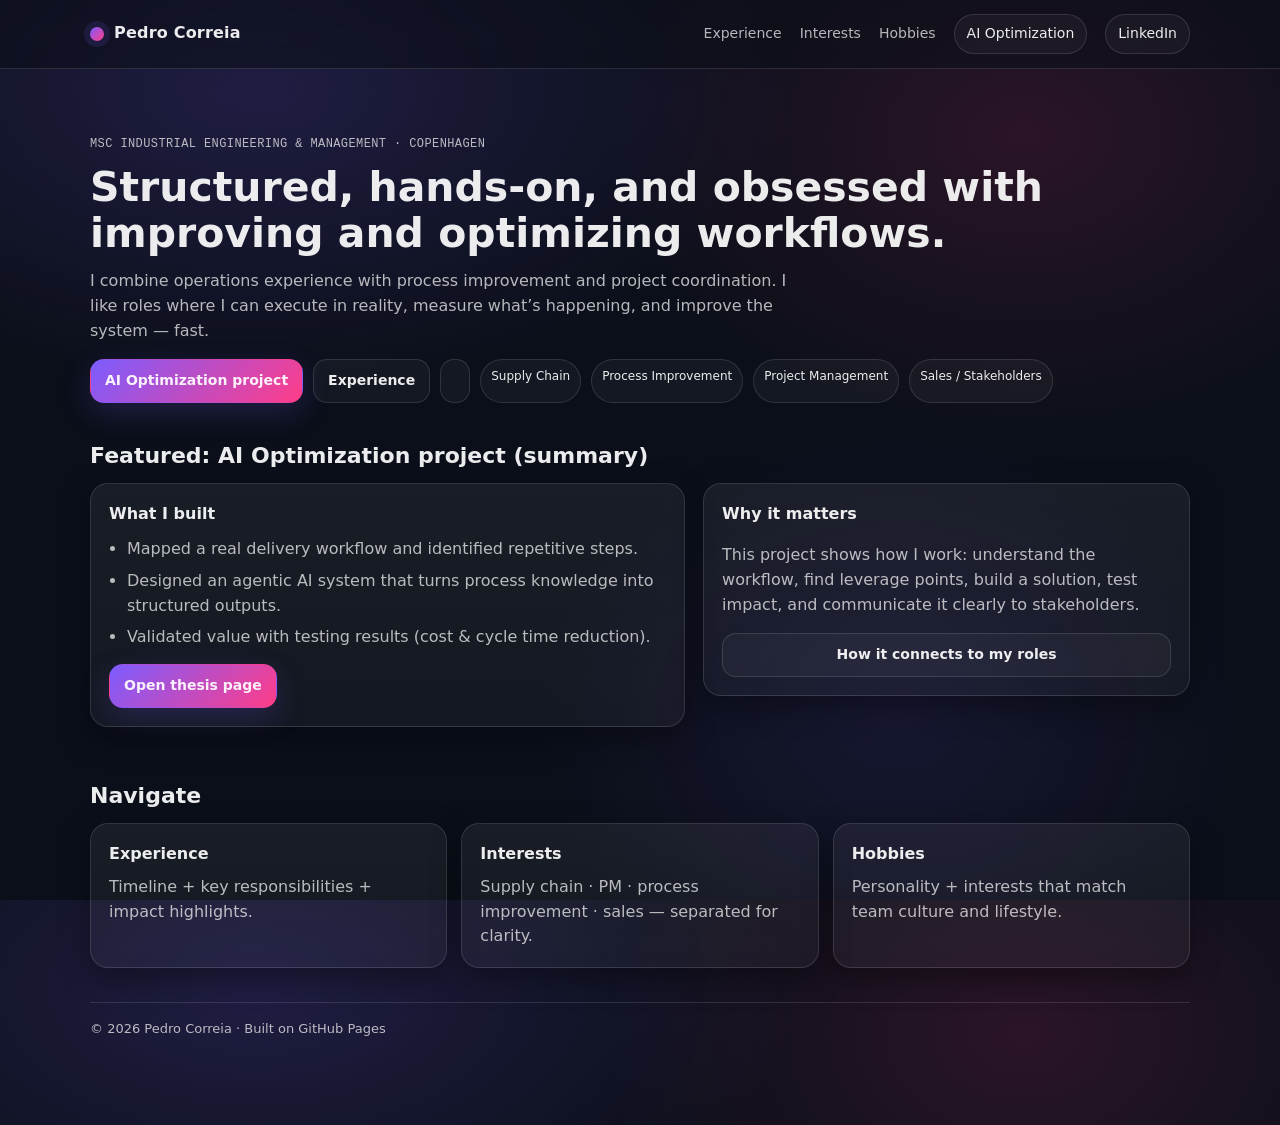
==== index.html @ 48eab53b "Update index.html" ====
<!doctype html>
<html lang="en">
<head>
  <meta charset="utf-8" />
  <meta name="viewport" content="width=device-width,initial-scale=1" />
  <meta name="description" content="Pedro Correia — Industrial Engineering & Management. Supply Chain, Process Improvement, Project Management, Sales." />
  <title>Pedro Correia | Portfolio CV</title>

  <!-- Use RELATIVE paths on GitHub Pages for reliability -->
  <link rel="stylesheet" href="assets/styles.css" />
</head>

<body>
  <a class="skip-link" href="#content">Skip to content</a>

  <header>
    <div class="container header-inner">
      <!-- Keep ONLY ONE brand link (you had two). Use ./ so it always goes to homepage -->
      <a class="brand" href="./">
        <span class="brand-mark" aria-hidden="true"></span>
        <span>Pedro Correia</span>
      </a>

      <!-- FIXED: HTML comment syntax is <!-- ... -->
      <nav aria-label="Primary">
        <button class="nav-toggle" aria-expanded="false" aria-controls="nav-menu">Menu</button>

        <!-- FIXED: close <li> tags (missing before). Use RELATIVE links (no leading /) -->
        <ul id="nav-menu" class="nav-menu">
          <li><a data-nav href="experience/">Experience</a></li>
          <!-- If you have interests/index.html use interests/; otherwise keep supply-chain directly -->
          <li><a data-nav href="interests/">Interests</a></li>
          <li><a data-nav href="hobbies/">Hobbies</a></li>
          <li><a class="pill" href="thesis/">AI Optimization</a></li>
          <li><a class="pill" href="https://www.linkedin.com/in/pedrolcorreia/">LinkedIn</a></li>
        </ul>
      </nav>
    </div>
  </header>

  <main id="content" class="container">
    <section class="hero">
      <p class="kicker">MSc Industrial Engineering & Management · Copenhagen</p>
      <h1>Structured, hands-on, and obsessed with improving and optimizing workflows.</h1>
      <p class="lead">
        I combine operations experience with process improvement and project coordination. I like roles where I can
        execute in reality, measure what’s happening, and improve the system — fast.
      </p>

      <!-- FIXED: make links RELATIVE so they work on GitHub Pages -->
      <div class="btn-row">
        <a class="btn primary" href="thesis/">AI Optimization project</a>
        <a class="btn" href="experience/">Experience</a>
        <a class="btn" href="interests/Interests</a>
      </div>

      <!-- These are not links (chips). If you want them clickable, wrap in <a> tags -->
      <div class="chips">
        <a class="chip" href="interests/supply-chain/">Supply Chain</a>
        <a class="chip" href="interests/process-improvement/">Process Improvement</a>
        <a class="chip" href="interests/project-management/">Project Management</a>
        <a class="chip" href="interests/sales/">Sales / Stakeholders</a>
      </div>
    </section>

    <section class="section">
      <h2>Featured: AI Optimization project (summary)</h2>
      <div class="grid">
        <div class="card">
          <h3 class="card-title">What I built</h3>
          <ul class="bullets">
            <li>Mapped a real delivery workflow and identified repetitive steps.</li>
            <li>Designed an agentic AI system that turns process knowledge into structured outputs.</li>
            <li>Validated value with testing results (cost & cycle time reduction).</li>
          </ul>
          <div class="btn-row">
            <a class="btn primary" href="thesis/">Open thesis page</a>
          </div>
        </div>

        <aside class="card">
          <h3 class="card-title">Why it matters</h3>
          <p class="muted">
            This project shows how I work: understand the workflow, find leverage points, build a solution, test impact,
            and communicate it clearly to stakeholders.
          </p>
          <div class="btn-row">
            <a class="btn full" href="experience/">How it connects to my roles</a>
          </div>
        </aside>
      </div>
    </section>

    <section class="section">
      <h2>Navigate</h2>
      <div class="cols-3">
        <div class="card tile">
          <a href="experience/">
            <h3>Experience</h3>
            <p>Timeline + key responsibilities + impact highlights.</p>
          </a>
        </div>

        <div class="card tile">
          <a href="interests/supply-chain/">
            <h3>Interests</h3>
            <p>Supply chain · PM · process improvement · sales — separated for clarity.</p>
          </a>
        </div>

        <div class="card tile">
          <a href="hobbies/">
            <h3>Hobbies</h3>
            <p>Personality + interests that match team culture and lifestyle.</p>
          </a>
        </div>
      </div>

      <div class="footer">
        <span>© <span id="year"></span> Pedro Correia · Built on GitHub Pages</span>
      </div>
    </section>
  </main>

  <!-- FIXED: use RELATIVE JS path from homepage -->
  <script src="assets/site.js"></script>
</body>
</html>
---- assets/styles.css ----
:root{
  --bg:#0b0f19;
  --panel: rgba(255,255,255,.06);
  --panel2: rgba(255,255,255,.04);
  --text: rgba(255,255,255,.92);
  --muted: rgba(255,255,255,.70);
  --border: rgba(255,255,255,.12);
  --shadow: 0 10px 30px rgba(0,0,0,.35);
  --radius: 18px;
  --radius-sm: 12px;
  --max: 1100px;
  --accent:#7c5cff;
  --accent2:#ff3d88;
  --mono: ui-monospace, SFMono-Regular, Menlo, Monaco, Consolas, "Liberation Mono", "Courier New", monospace;
  --sans: ui-sans-serif, system-ui, -apple-system, Segoe UI, Roboto, Helvetica, Arial, "Apple Color Emoji","Segoe UI Emoji";
}

*{box-sizing:border-box}
html,body{height:100%}
body{
  margin:0;
  font-family:var(--sans);
  color:var(--text);
  background:
    radial-gradient(900px 500px at 20% 10%, rgba(124,92,255,.18), transparent 60%),
    radial-gradient(700px 500px at 80% 15%, rgba(255,61,136,.13), transparent 60%),
    radial-gradient(600px 500px at 70% 80%, rgba(124,92,255,.10), transparent 60%),
    var(--bg);
  line-height:1.55;
}

a{color:inherit;text-decoration:none}
a:hover{text-decoration:underline}

.container{width:min(var(--max), calc(100% - 40px)); margin:0 auto}

.skip-link{
  position:absolute; left:-9999px; top:auto; width:1px; height:1px; overflow:hidden;
}
.skip-link:focus{
  position:fixed; left:16px; top:16px; width:auto; height:auto;
  padding:10px 12px; background:#11182a; border:1px solid var(--border);
  border-radius:10px; z-index:1000;
}

header{
  position:sticky; top:0; z-index:999;
  backdrop-filter: blur(12px);
  background: rgba(11,15,25,.55);
  border-bottom:1px solid var(--border);
}

.header-inner{
  display:flex; align-items:center; justify-content:space-between; gap:16px;
  padding:14px 0;
}

.brand{
  display:flex; align-items:center; gap:10px; font-weight:800; letter-spacing:.2px;
}
.brand-mark{
  width:14px; height:14px; border-radius:50%;
  background: linear-gradient(135deg, var(--accent), var(--accent2));
  box-shadow: 0 0 0 6px rgba(124,92,255,.12);
}

.nav-toggle{
  display:none;
  padding:10px 12px;
  border-radius:12px;
  border:1px solid var(--border);
  background: rgba(255,255,255,.04);
  color: var(--text);
  cursor:pointer;
}

.nav-menu{
  display:flex; align-items:center; gap:18px;
  list-style:none; padding:0; margin:0;
}
.nav-menu a{font-size:14px; color:var(--muted)}
.nav-menu a:hover{color:var(--text); text-decoration:none}
.pill{
  display:inline-flex; padding:8px 12px; border-radius:999px;
  border:1px solid var(--border);
  background: rgba(255,255,255,.04);
  color: var(--text) !important;
}

main{padding: 30px 0 60px}

.hero{padding: 24px 0 10px}
.kicker{
  font-family: var(--mono);
  color: var(--muted);
  font-size: 12px;
  letter-spacing: .4px;
  text-transform: uppercase;
}
h1{margin: 10px 0 12px; font-size: clamp(28px, 3.2vw, 44px); line-height:1.12}
.lead{margin:0 0 16px; color:var(--muted); font-size:16px; max-width: 70ch}

.grid{
  display:grid; grid-template-columns: 1.1fr .9fr; gap:18px; align-items:start;
}

.section{padding: 26px 0}
.section h2{margin:0 0 10px; font-size: 22px}
.muted{color:var(--muted)}
.small{font-size:13px}

.card{
  border:1px solid var(--border);
  background: linear-gradient(180deg, var(--panel), var(--panel2));
  border-radius: var(--radius);
  padding: 18px;
  box-shadow: var(--shadow);
}
.card-title{margin:0 0 10px; font-size:16px}

.bullets{margin:0; padding-left:18px; color:var(--muted)}
.bullets li{margin: 7px 0}

.chips{display:flex; flex-wrap:wrap; gap:8px; margin-top:14px}
.chip{
  font-size:12px; padding:7px 10px;
  border-radius:999px; border:1px solid var(--border);
  background: rgba(255,255,255,.04);
}

.btn-row{display:flex; flex-wrap:wrap; gap:10px; margin-top:14px}
.btn{
  display:inline-flex; align-items:center; justify-content:center;
  gap:8px; padding:10px 14px;
  border-radius:14px; border:1px solid var(--border);
  background: rgba(255,255,255,.04);
  font-weight:700; font-size:14px;
}
.btn:hover{text-decoration:none; border-color: rgba(255,255,255,.22)}
.btn.primary{
  border-color: transparent;
  background: linear-gradient(135deg, var(--accent), var(--accent2));
  box-shadow: 0 10px 30px rgba(124,92,255,.20);
}
.btn.full{width:100%}

.cols-3{display:grid; grid-template-columns: repeat(3, 1fr); gap:14px}
.cols-2{display:grid; grid-template-columns: repeat(2, 1fr); gap:14px}

.tile a{display:block; height:100%}
.tile h3{margin:0 0 8px; font-size: 16px}
.tile p{margin:0; color:var(--muted)}

.breadcrumbs{
  font-family: var(--mono);
  font-size: 12px;
  color: var(--muted);
  margin-bottom: 12px;
}
.breadcrumbs a{color: var(--muted)}
.breadcrumbs a:hover{color: var(--text); text-decoration:none}

.footer{
  margin-top: 34px;
  padding-top: 16px;
  border-top: 1px solid var(--border);
  color: var(--muted);
  font-size: 13px;
}

@media (max-width: 920px){
  .grid{grid-template-columns: 1fr}
  .cols-3{grid-template-columns: 1fr}
}

@media (max-width: 720px){
  .cols-2{grid-template-columns: 1fr}
  .nav-toggle{display:inline-flex}
  .nav-menu{
    display:none;
    position:absolute;
    right: 20px;
    top: 58px;
    flex-direction:column;
    gap: 10px;
    padding: 14px;
    border-radius: 16px;
    border:1px solid var(--border);
    background: rgba(11,15,25,.92);
    box-shadow: var(--shadow);
    min-width: 220px;
  }
  .nav-menu.is-open{display:flex}
}
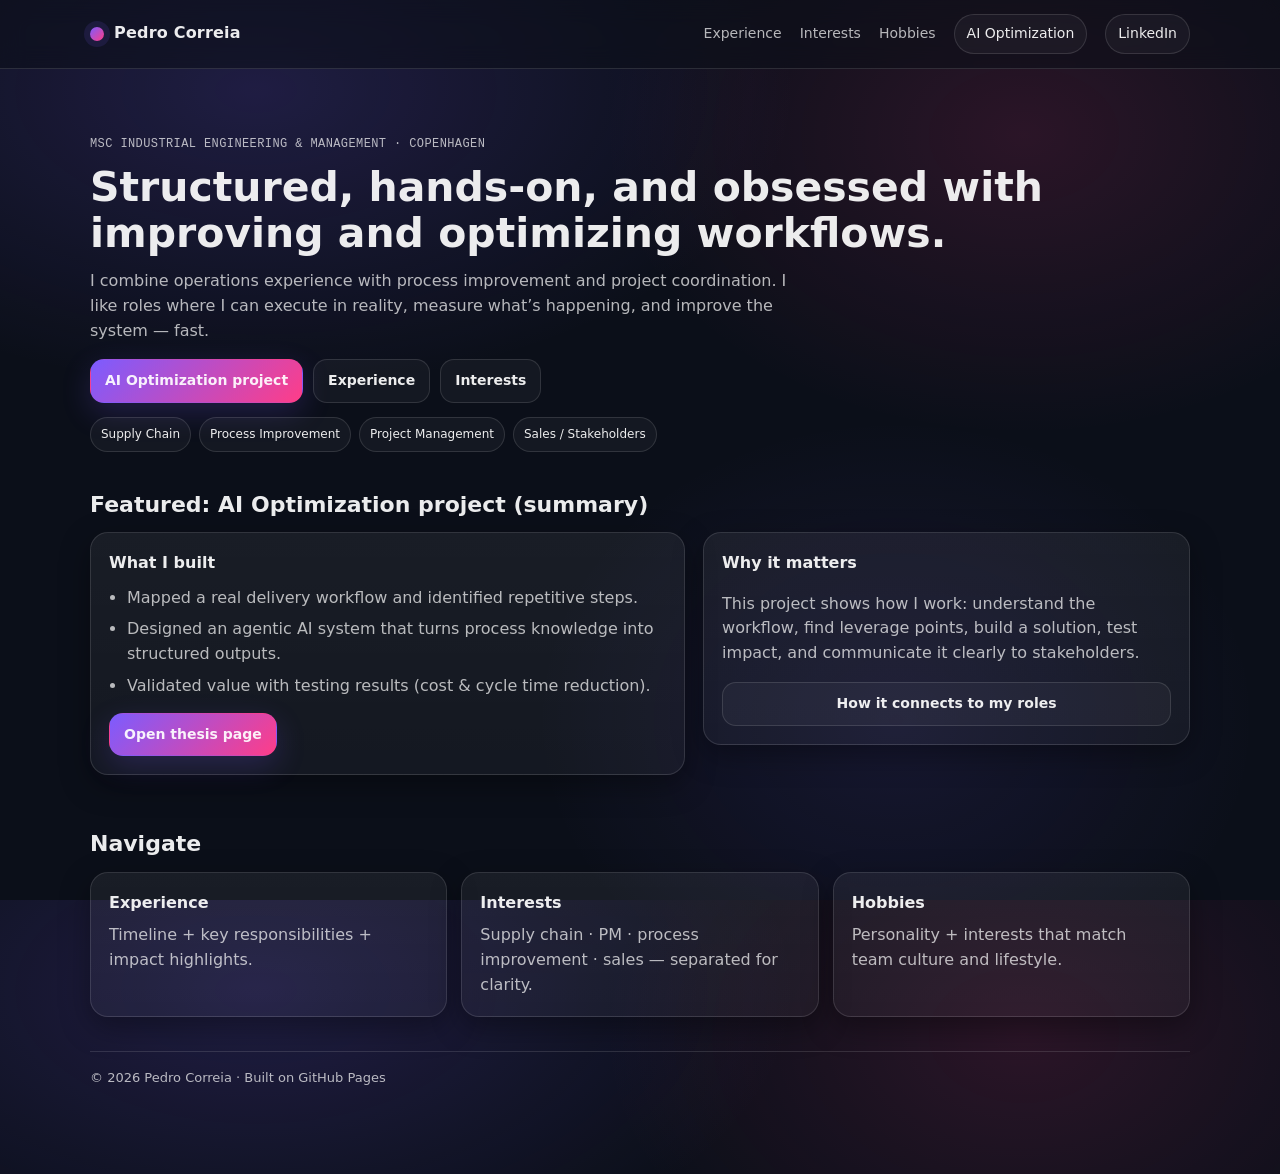
==== commit d5755fc8: "Update index.html" ====
--- a/index.html
+++ b/index.html
@@ -51,7 +51,7 @@
       <div class="btn-row">
         <a class="btn primary" href="thesis/">AI Optimization project</a>
         <a class="btn" href="experience/">Experience</a>
-        <a class="btn" href="interests/Interests</a>
+        <a class="btn" href="interests/">Interests</a>
       </div>
 
       <!-- These are not links (chips). If you want them clickable, wrap in <a> tags -->
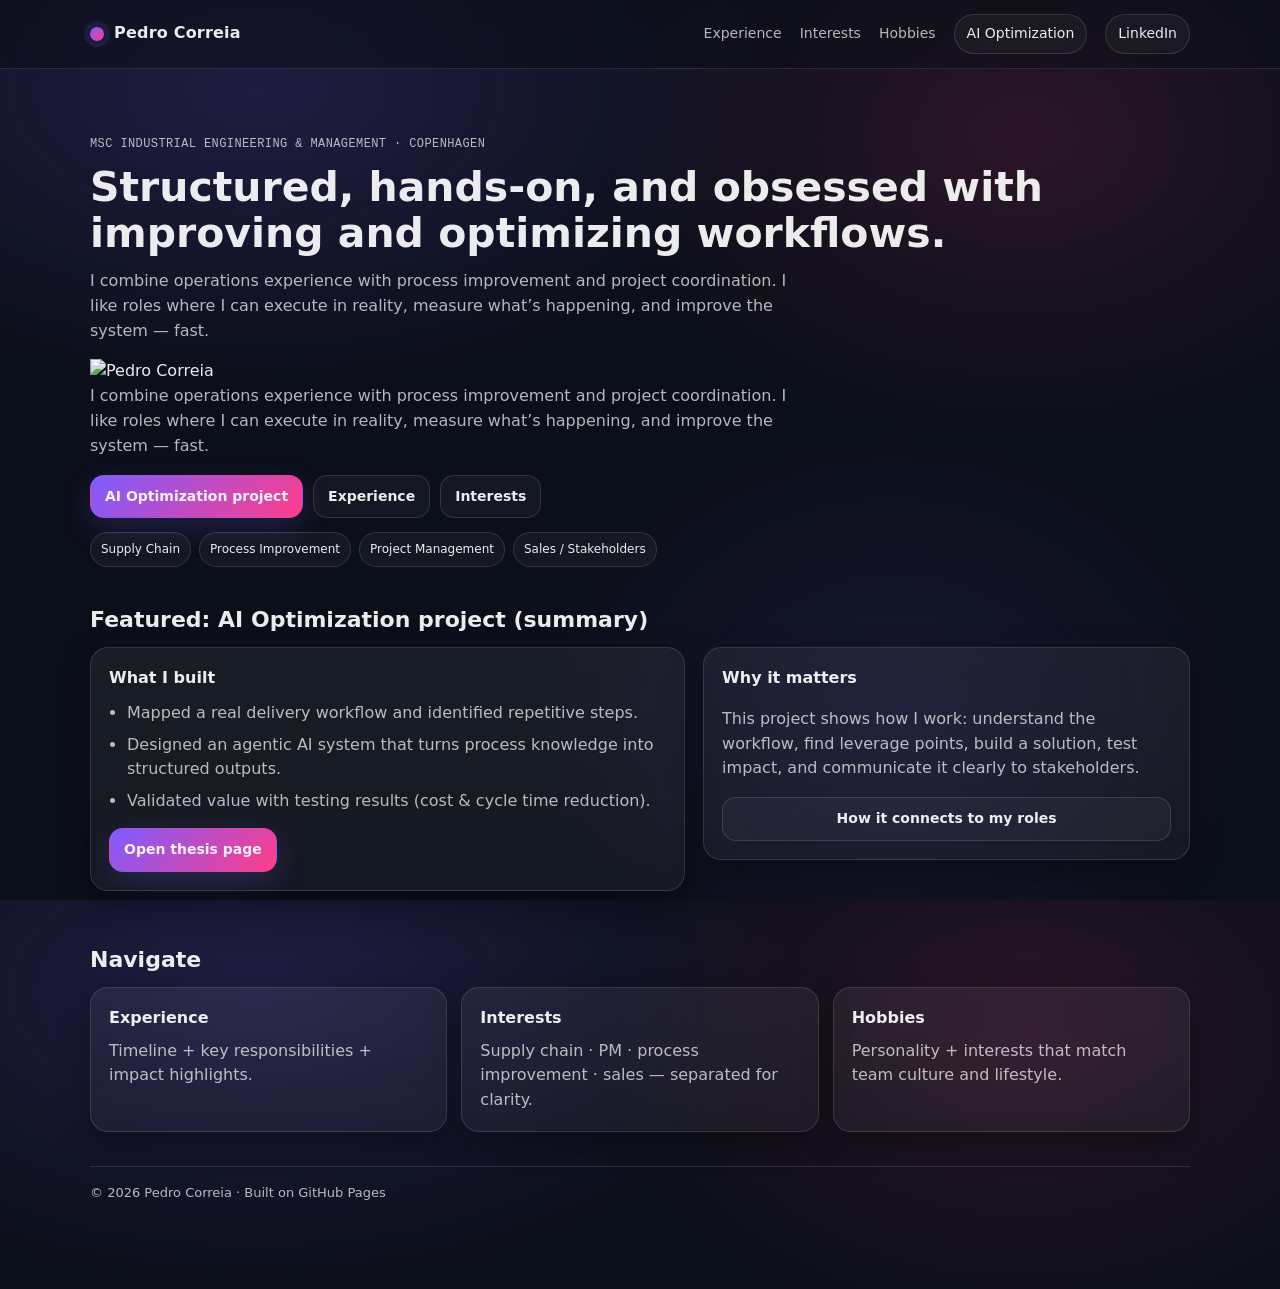
==== commit a613395f: "Update index.html" ====
--- a/index.html
+++ b/index.html
@@ -41,7 +41,26 @@
   <main id="content" class="container">
     <section class="hero">
       <p class="kicker">MSc Industrial Engineering & Management · Copenhagen</p>
-      <h1>Structured, hands-on, and obsessed with improving and optimizing workflows.</h1>
+
+<div class="hero-split">
+  <div class="hero-text">
+    <h1>Structured, hands-on, and obsessed with improving and optimizing workflows.</h1>
+    <p class="lead">
+      I combine operations experience with process improvement and project coordination. I like roles where I can
+      execute in reality, measure what’s happening, and improve the system — fast.
+    </p>
+  </div>
+
+  <div class="hero-photo">
+    <img
+      src="assets/profile.jpg"
+      alt="Pedro Correia"
+      loading="lazy"
+      width="320"
+      height="320"
+    />
+  </div>
+</div>
       <p class="lead">
         I combine operations experience with process improvement and project coordination. I like roles where I can
         execute in reality, measure what’s happening, and improve the system — fast.
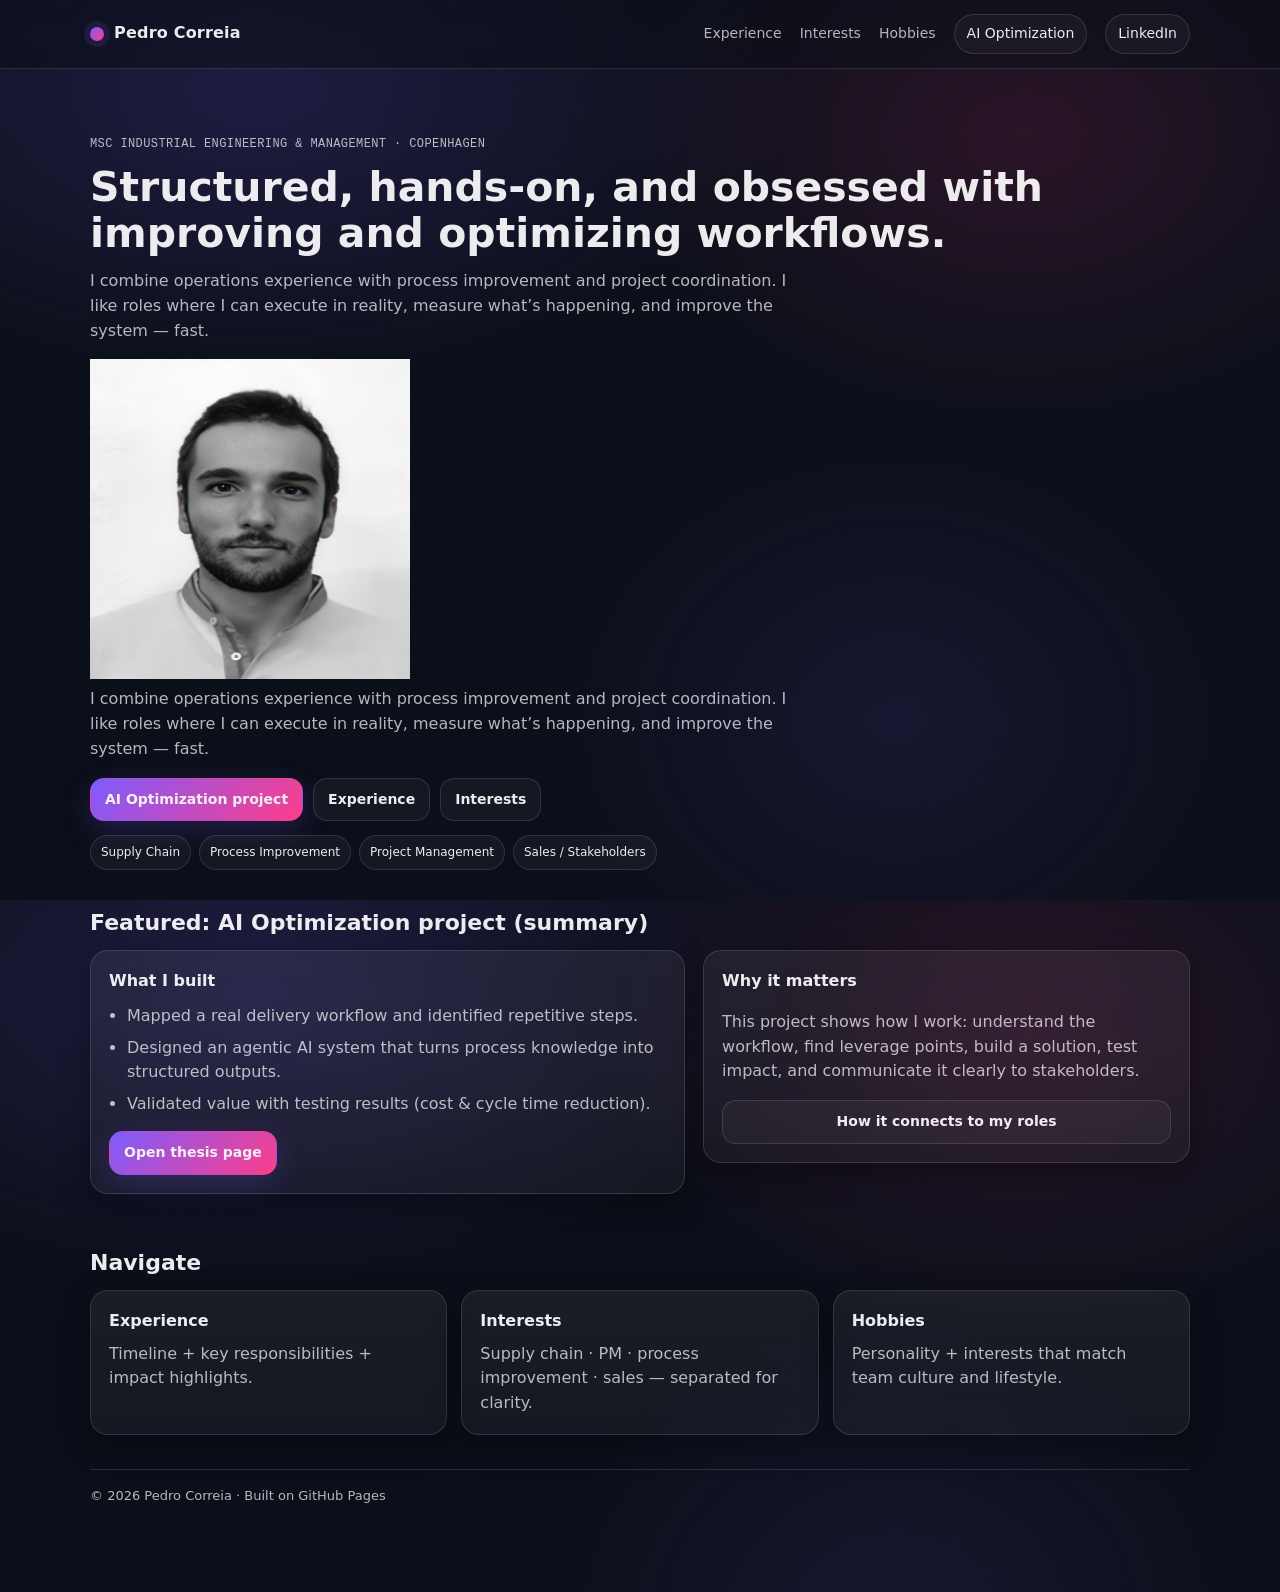
==== commit aadd4628: "Update index.html" ====
--- a/index.html
+++ b/index.html
@@ -53,7 +53,7 @@
 
   <div class="hero-photo">
     <img
-      src="assets/profile.jpg"
+      src="assets/profile.png"
       alt="Pedro Correia"
       loading="lazy"
       width="320"
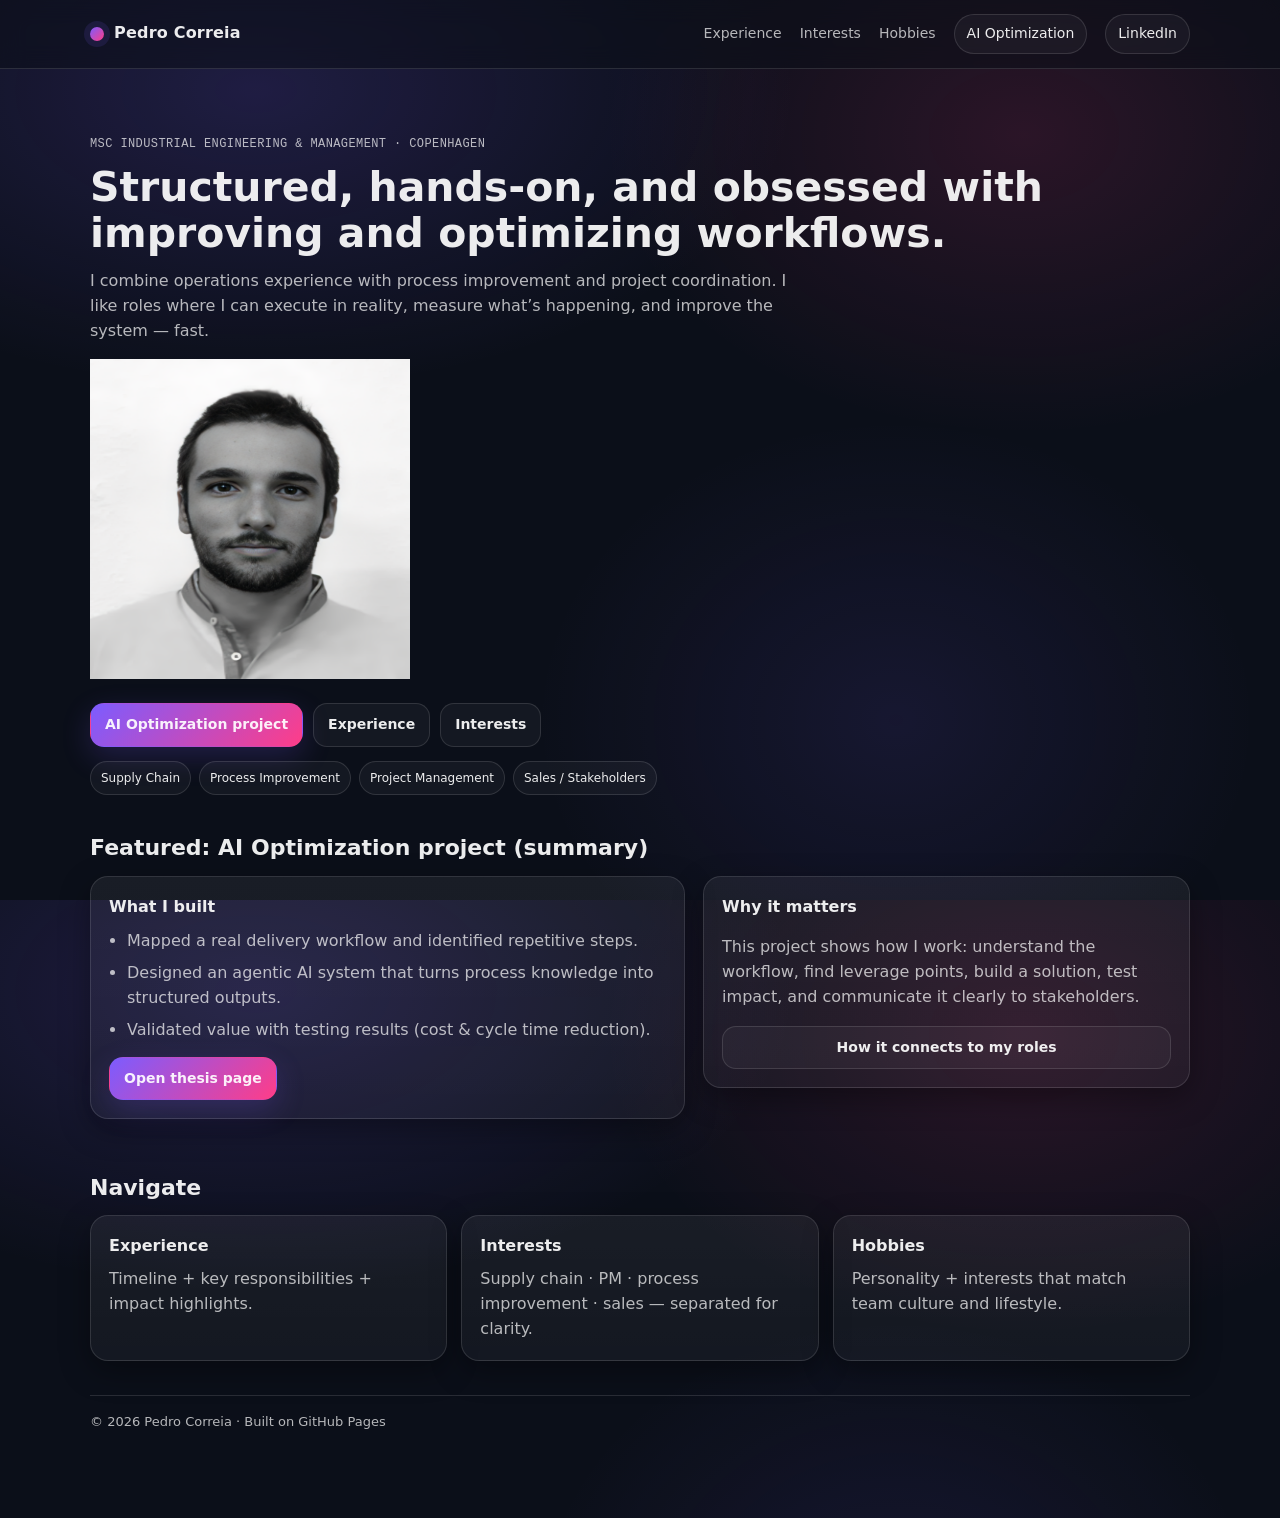
==== commit 23a46da5: "Update index.html" ====
--- a/index.html
+++ b/index.html
@@ -62,10 +62,7 @@
   </div>
 </div>
       <p class="lead">
-        I combine operations experience with process improvement and project coordination. I like roles where I can
-        execute in reality, measure what’s happening, and improve the system — fast.
-      </p>
-
+       
       <!-- FIXED: make links RELATIVE so they work on GitHub Pages -->
       <div class="btn-row">
         <a class="btn primary" href="thesis/">AI Optimization project</a>
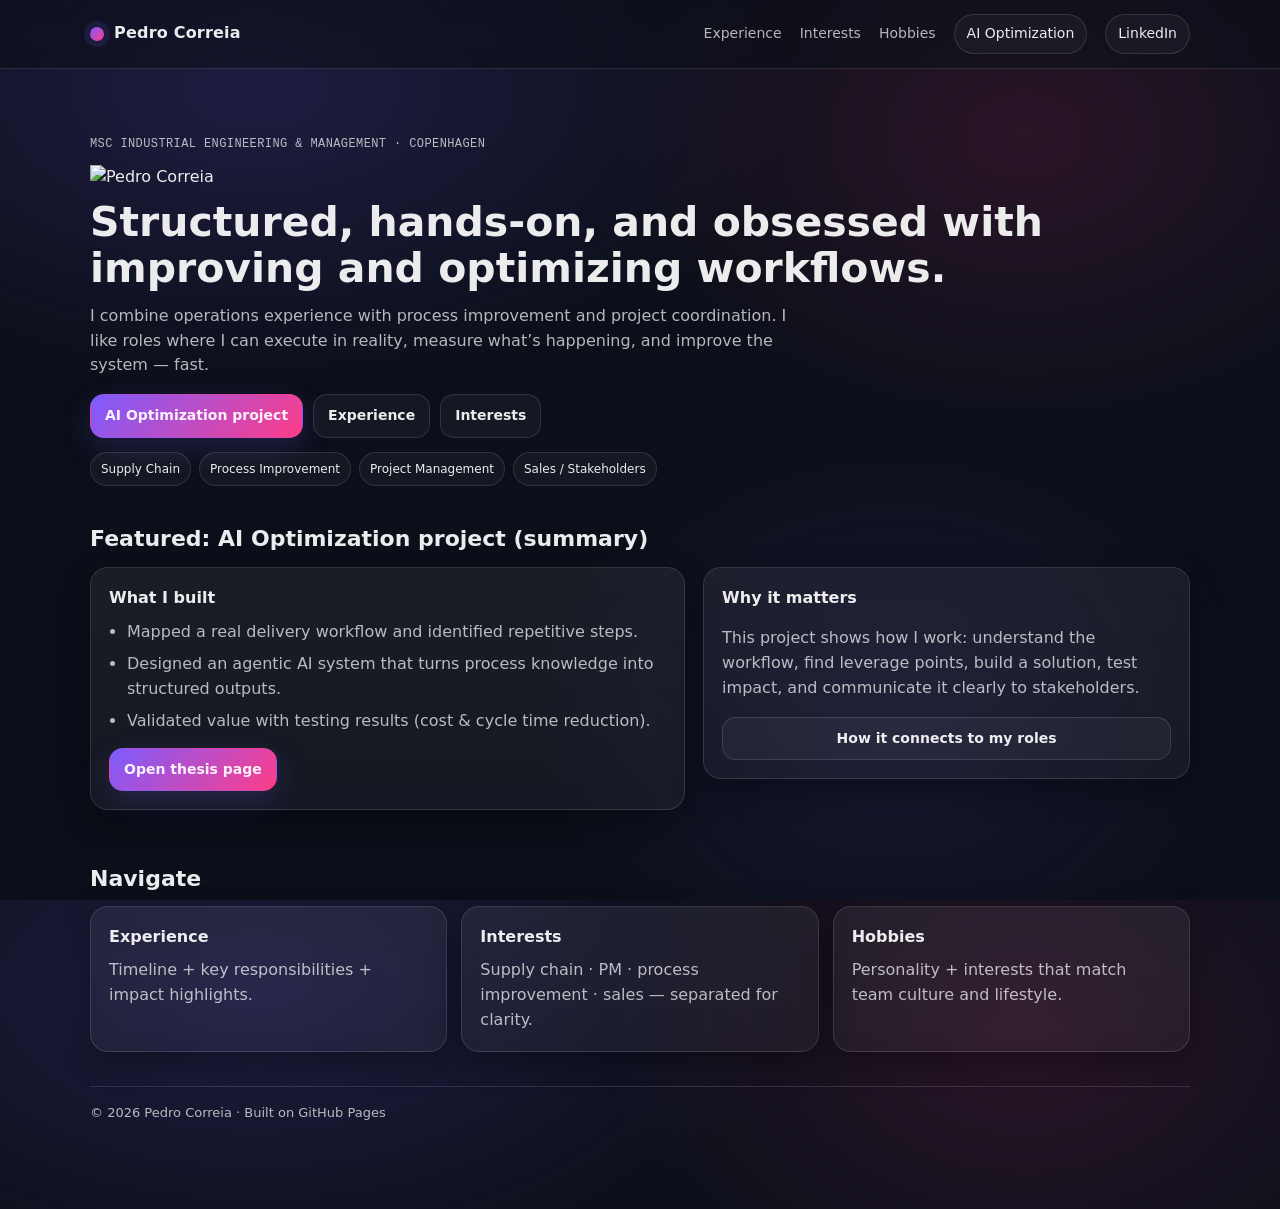
==== commit 39edc852: "Update index.html" ====
--- a/index.html
+++ b/index.html
@@ -42,27 +42,19 @@
     <section class="hero">
       <p class="kicker">MSc Industrial Engineering & Management · Copenhagen</p>
 
-<div class="hero-split">
-  <div class="hero-text">
-    <h1>Structured, hands-on, and obsessed with improving and optimizing workflows.</h1>
-    <p class="lead">
-      I combine operations experience with process improvement and project coordination. I like roles where I can
-      execute in reality, measure what’s happening, and improve the system — fast.
-    </p>
-  </div>
+<img
+  src="assets/profile.jpg"
+  alt="Pedro Correia"
+  class="profile-photo"
+/>
 
-  <div class="hero-photo">
-    <img
-      src="assets/profile.png"
-      alt="Pedro Correia"
-      loading="lazy"
-      width="320"
-      height="320"
-    />
-  </div>
-</div>
-      <p class="lead">
-       
+<h1>Structured, hands-on, and obsessed with improving and optimizing workflows.</h1>
+
+<p class="lead">
+  I combine operations experience with process improvement and project coordination.
+  I like roles where I can execute in reality, measure what’s happening, and improve
+  the system — fast.
+</p>
       <!-- FIXED: make links RELATIVE so they work on GitHub Pages -->
       <div class="btn-row">
         <a class="btn primary" href="thesis/">AI Optimization project</a>
--- a/assets/styles.css
+++ b/assets/styles.css
@@ -192,3 +192,40 @@
   }
   .nav-menu.is-open{display:flex}
 }
+.hero-split{
+  display:flex;
+  align-items:center;
+  justify-content:space-between;
+  gap:24px;
+}
+
+.hero-text{
+  flex:1;
+  min-width:0;
+}
+
+.hero-photo{
+  flex:0 0 auto;
+}
+
+.hero-photo img{
+  display:block;
+  width:220px;
+  height:220px;
+  object-fit:cover;
+  border-radius:999px;
+  border:1px solid rgba(255,255,255,.14);
+  box-shadow:0 18px 40px rgba(0,0,0,.35);
+}
+
+/* Mobile */
+@media (max-width: 860px){
+  .hero-split{
+    flex-direction:column-reverse;
+    align-items:flex-start;
+  }
+  .hero-photo img{
+    width:160px;
+    height:160px;
+  }
+}
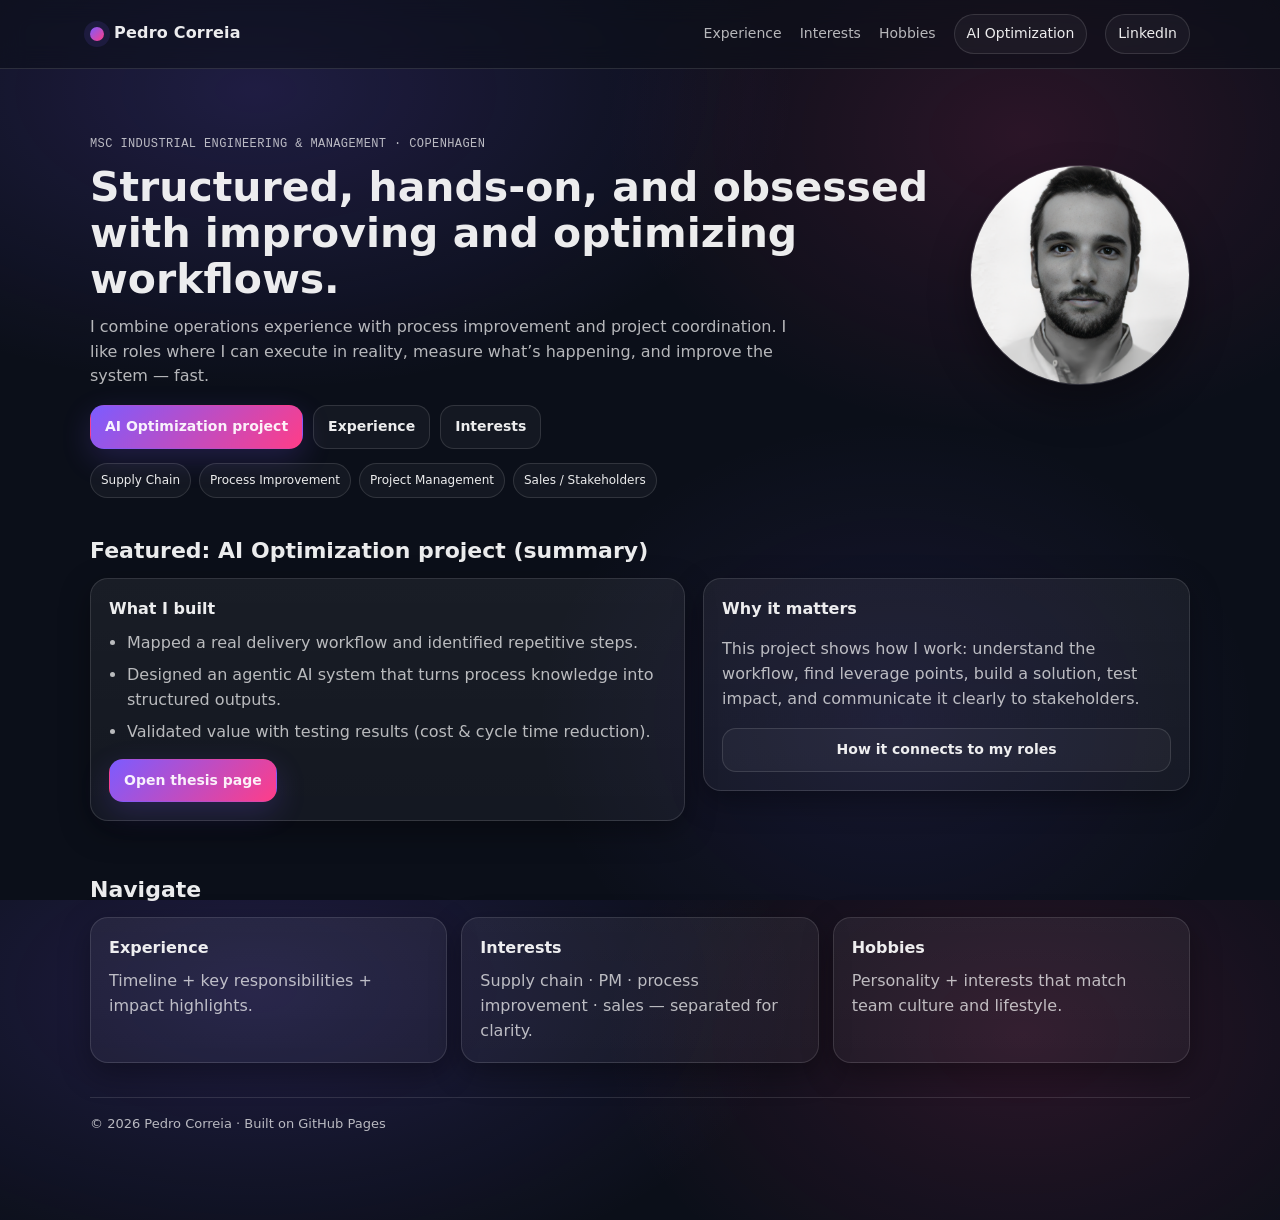
==== commit 520db93f: "Update index.html" ====
--- a/index.html
+++ b/index.html
@@ -43,7 +43,7 @@
       <p class="kicker">MSc Industrial Engineering & Management · Copenhagen</p>
 
 <img
-  src="assets/profile.jpg"
+  src="assets/profile.png"
   alt="Pedro Correia"
   class="profile-photo"
 />
--- a/assets/styles.css
+++ b/assets/styles.css
@@ -229,3 +229,23 @@
     height:160px;
   }
 }
+
+.profile-photo{
+  float: right;
+  width: 220px;
+  height: 220px;
+  object-fit: cover;
+  border-radius: 50%;
+  margin: 0 0 16px 32px;
+  border: 1px solid rgba(255,255,255,.15);
+  box-shadow: 0 20px 40px rgba(0,0,0,.35);
+}
+
+/* Mobile adjustment */
+@media (max-width: 860px){
+  .profile-photo{
+    float: none;
+    display: block;
+    margin: 0 auto 24px auto;
+  }
+}
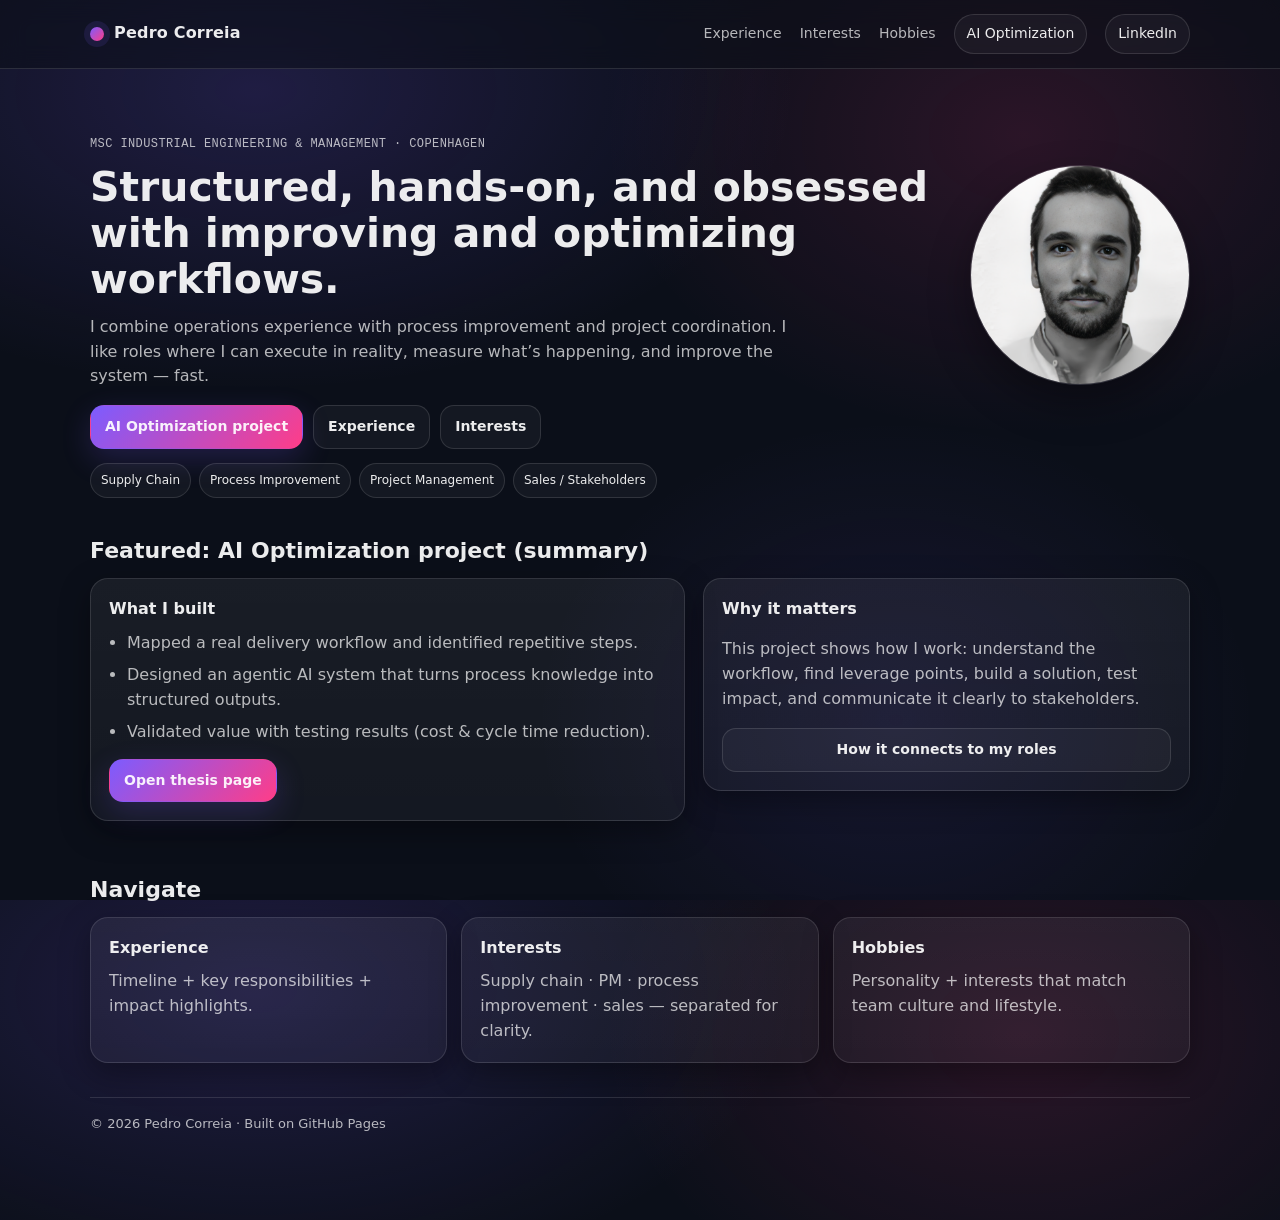
==== commit 032b3d9e: "Update index.html" ====
--- a/index.html
+++ b/index.html
@@ -6,8 +6,37 @@
   <meta name="description" content="Pedro Correia — Industrial Engineering & Management. Supply Chain, Process Improvement, Project Management, Sales." />
   <title>Pedro Correia | Portfolio CV</title>
 
-  <!-- Use RELATIVE paths on GitHub Pages for reliability -->
+  <!-- Your existing stylesheet -->
   <link rel="stylesheet" href="assets/styles.css" />
+
+  <!-- ADD: photo wrap styles (works even if styles.css doesn't have them) -->
+  <style>
+    .profile-photo{
+      float: right;
+      width: 220px;
+      height: 220px;
+      object-fit: cover;
+      border-radius: 999px;
+      margin: 0 0 16px 28px;
+      border: 1px solid rgba(255,255,255,.15);
+      box-shadow: 0 18px 40px rgba(0,0,0,.35);
+    }
+    @media (max-width: 860px){
+      .profile-photo{
+        float: none;
+        display: block;
+        margin: 0 auto 18px auto;
+        width: 160px;
+        height: 160px;
+      }
+    }
+    /* ensures the hero section contains the floated image properly */
+    .hero::after{
+      content: "";
+      display: table;
+      clear: both;
+    }
+  </style>
 </head>
 
 <body>
@@ -15,20 +44,16 @@
 
   <header>
     <div class="container header-inner">
-      <!-- Keep ONLY ONE brand link (you had two). Use ./ so it always goes to homepage -->
       <a class="brand" href="./">
         <span class="brand-mark" aria-hidden="true"></span>
         <span>Pedro Correia</span>
       </a>
 
-      <!-- FIXED: HTML comment syntax is <!-- ... -->
       <nav aria-label="Primary">
         <button class="nav-toggle" aria-expanded="false" aria-controls="nav-menu">Menu</button>
 
-        <!-- FIXED: close <li> tags (missing before). Use RELATIVE links (no leading /) -->
         <ul id="nav-menu" class="nav-menu">
           <li><a data-nav href="experience/">Experience</a></li>
-          <!-- If you have interests/index.html use interests/; otherwise keep supply-chain directly -->
           <li><a data-nav href="interests/">Interests</a></li>
           <li><a data-nav href="hobbies/">Hobbies</a></li>
           <li><a class="pill" href="thesis/">AI Optimization</a></li>
@@ -42,27 +67,29 @@
     <section class="hero">
       <p class="kicker">MSc Industrial Engineering & Management · Copenhagen</p>
 
-<img
-  src="assets/profile.png"
-  alt="Pedro Correia"
-  class="profile-photo"
-/>
+      <img
+        src="assets/profile.png"
+        alt="Pedro Correia"
+        class="profile-photo"
+        width="220"
+        height="220"
+        loading="lazy"
+      />
 
-<h1>Structured, hands-on, and obsessed with improving and optimizing workflows.</h1>
+      <h1>Structured, hands-on, and obsessed with improving and optimizing workflows.</h1>
 
-<p class="lead">
-  I combine operations experience with process improvement and project coordination.
-  I like roles where I can execute in reality, measure what’s happening, and improve
-  the system — fast.
-</p>
-      <!-- FIXED: make links RELATIVE so they work on GitHub Pages -->
+      <p class="lead">
+        I combine operations experience with process improvement and project coordination.
+        I like roles where I can execute in reality, measure what’s happening, and improve
+        the system — fast.
+      </p>
+
       <div class="btn-row">
         <a class="btn primary" href="thesis/">AI Optimization project</a>
         <a class="btn" href="experience/">Experience</a>
         <a class="btn" href="interests/">Interests</a>
       </div>
 
-      <!-- These are not links (chips). If you want them clickable, wrap in <a> tags -->
       <div class="chips">
         <a class="chip" href="interests/supply-chain/">Supply Chain</a>
         <a class="chip" href="interests/process-improvement/">Process Improvement</a>
@@ -110,7 +137,7 @@
         </div>
 
         <div class="card tile">
-          <a href="interests/supply-chain/">
+          <a href="interests/">
             <h3>Interests</h3>
             <p>Supply chain · PM · process improvement · sales — separated for clarity.</p>
           </a>
@@ -130,7 +157,6 @@
     </section>
   </main>
 
-  <!-- FIXED: use RELATIVE JS path from homepage -->
   <script src="assets/site.js"></script>
 </body>
 </html>
